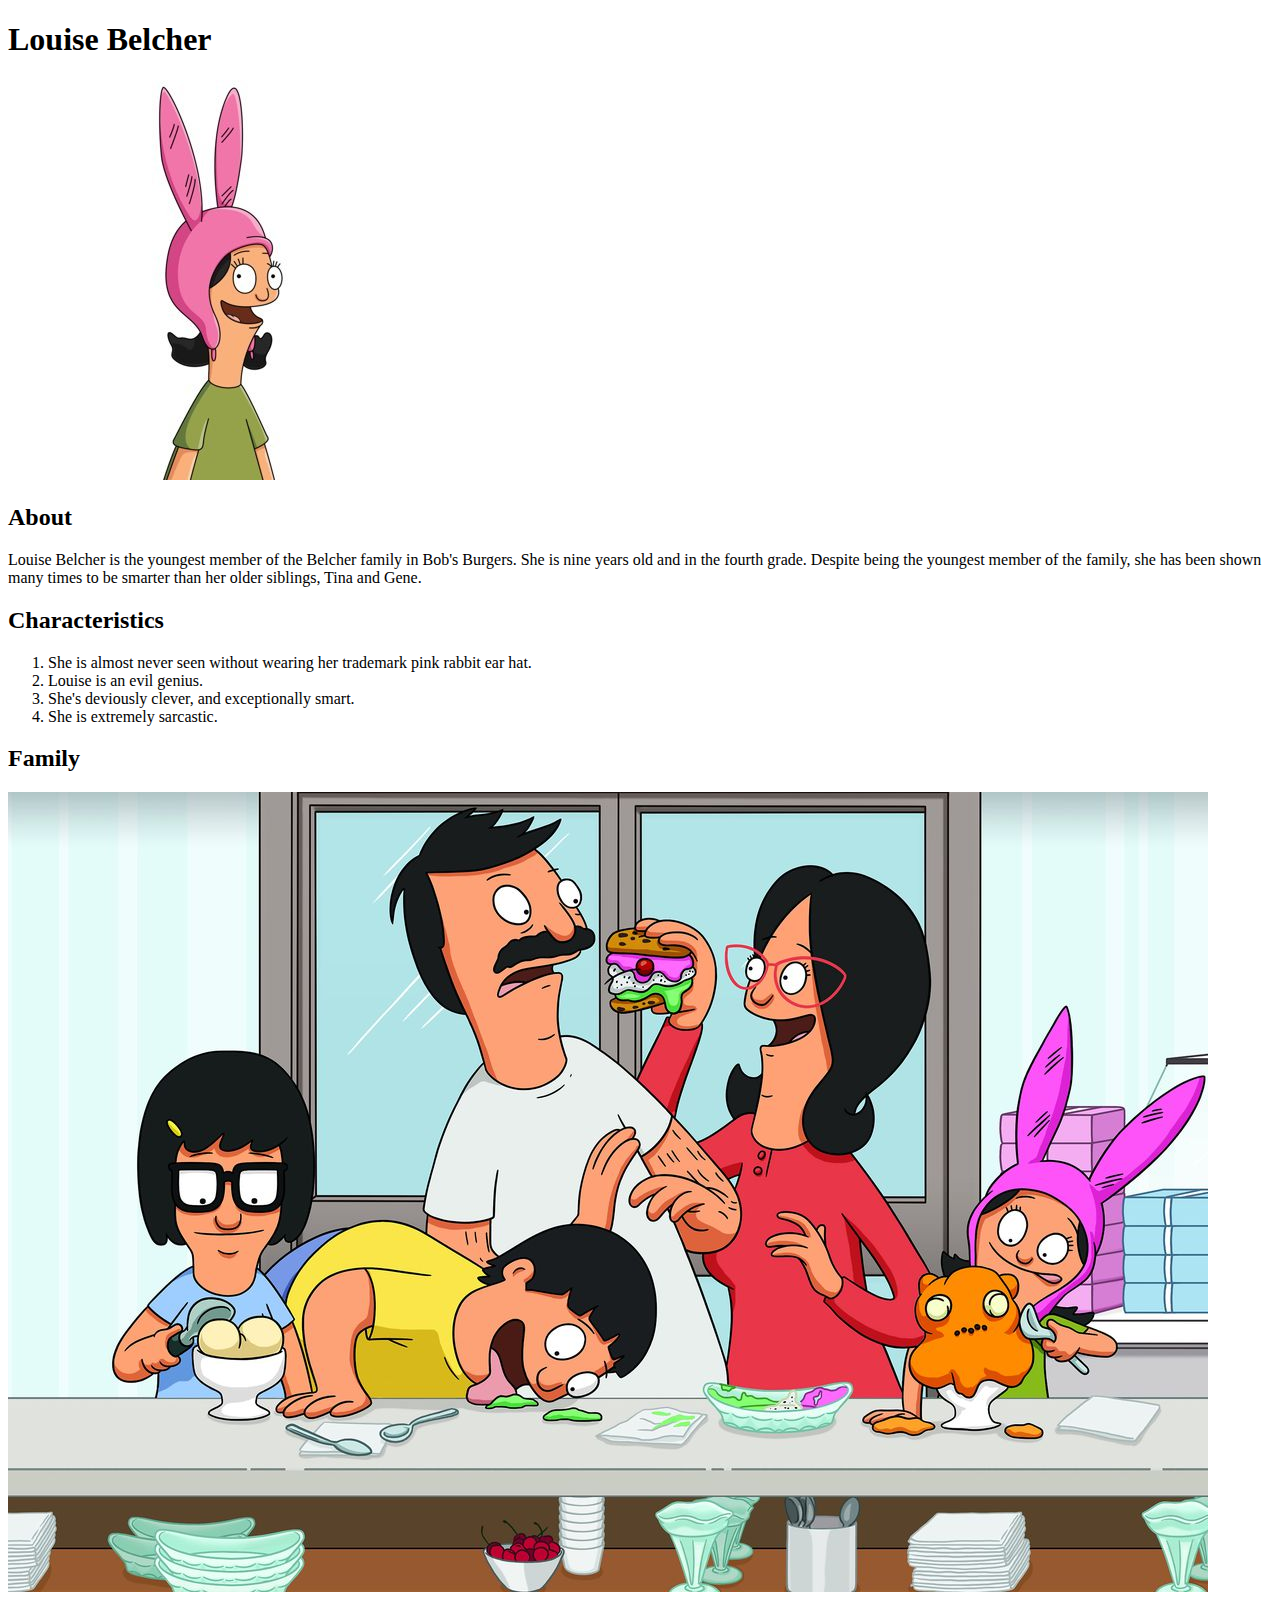
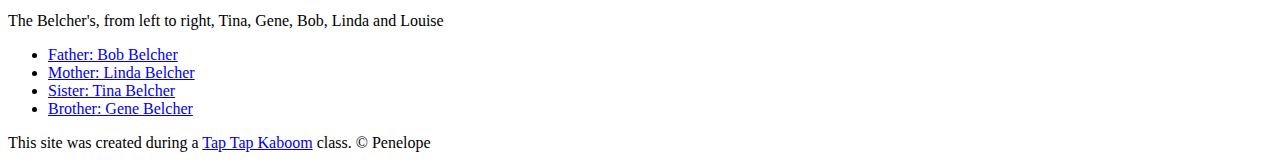
==== index.html @ 95330254 "Added our character's index.html file and a few images" ====
<!DOCTYPE html>
<html>
<head>
	<title>Louise Belcher</title>
	<link rel="icon" href="img/favicon.png">
</head>
<body>
	<!-- header element -->
	<header>
		<h1>Louise Belcher</h1>
		<img src="img/Louise-avatar.jpg">
	</header>

	<!-- main element -->
	<main>
		<h2>About</h2>
		<p>Louise Belcher is the youngest member of the Belcher family in Bob's Burgers. She is nine years old and in the fourth grade. Despite being the youngest member of the family, she has been shown many times to be smarter than her older siblings, Tina and Gene. </p>
		
		<!-- Characteristics -->
		<h2>Characteristics</h2>
		<ol>
			<li>She is almost never seen without wearing her trademark pink rabbit ear hat.</li>
			<li>Louise is an evil genius.</li>
			<li>She's deviously clever, and exceptionally smart.</li>
			<li>She is extremely sarcastic.</li>
		</ol>

		<!-- Family -->
		<h2>Family</h2>
		<img src="img/Belchers.jpg">
		<p>The Belcher's, from left to right, Tina, Gene, Bob, Linda and Louise</p>
		<ul>
			<li><a target="_blank" href="https://bobs-burgers.fandom.com/wiki/Bob_Belcher">Father: Bob Belcher</a></li>
			<li><a target="_blank" href="https://bobs-burgers.fandom.com/wiki/Linda_Belcher">Mother: Linda Belcher</a></li>
			<li><a target="_blank" href="https://bobs-burgers.fandom.com/wiki/Tina_Belcher">Sister: Tina Belcher</a></li>
			<li><a target="_blank" href="https://bobs-burgers.fandom.com/wiki/Gene_Belcher">Brother: Gene Belcher</a></li>
		</ul>
	</main>

	<!-- footer element -->
	<footer>
		<p>This site was created during a <a href="https://taptapkaboom.com">Tap Tap Kaboom</a> class. &copy; Penelope</p>
	</footer>

</body>
</html>
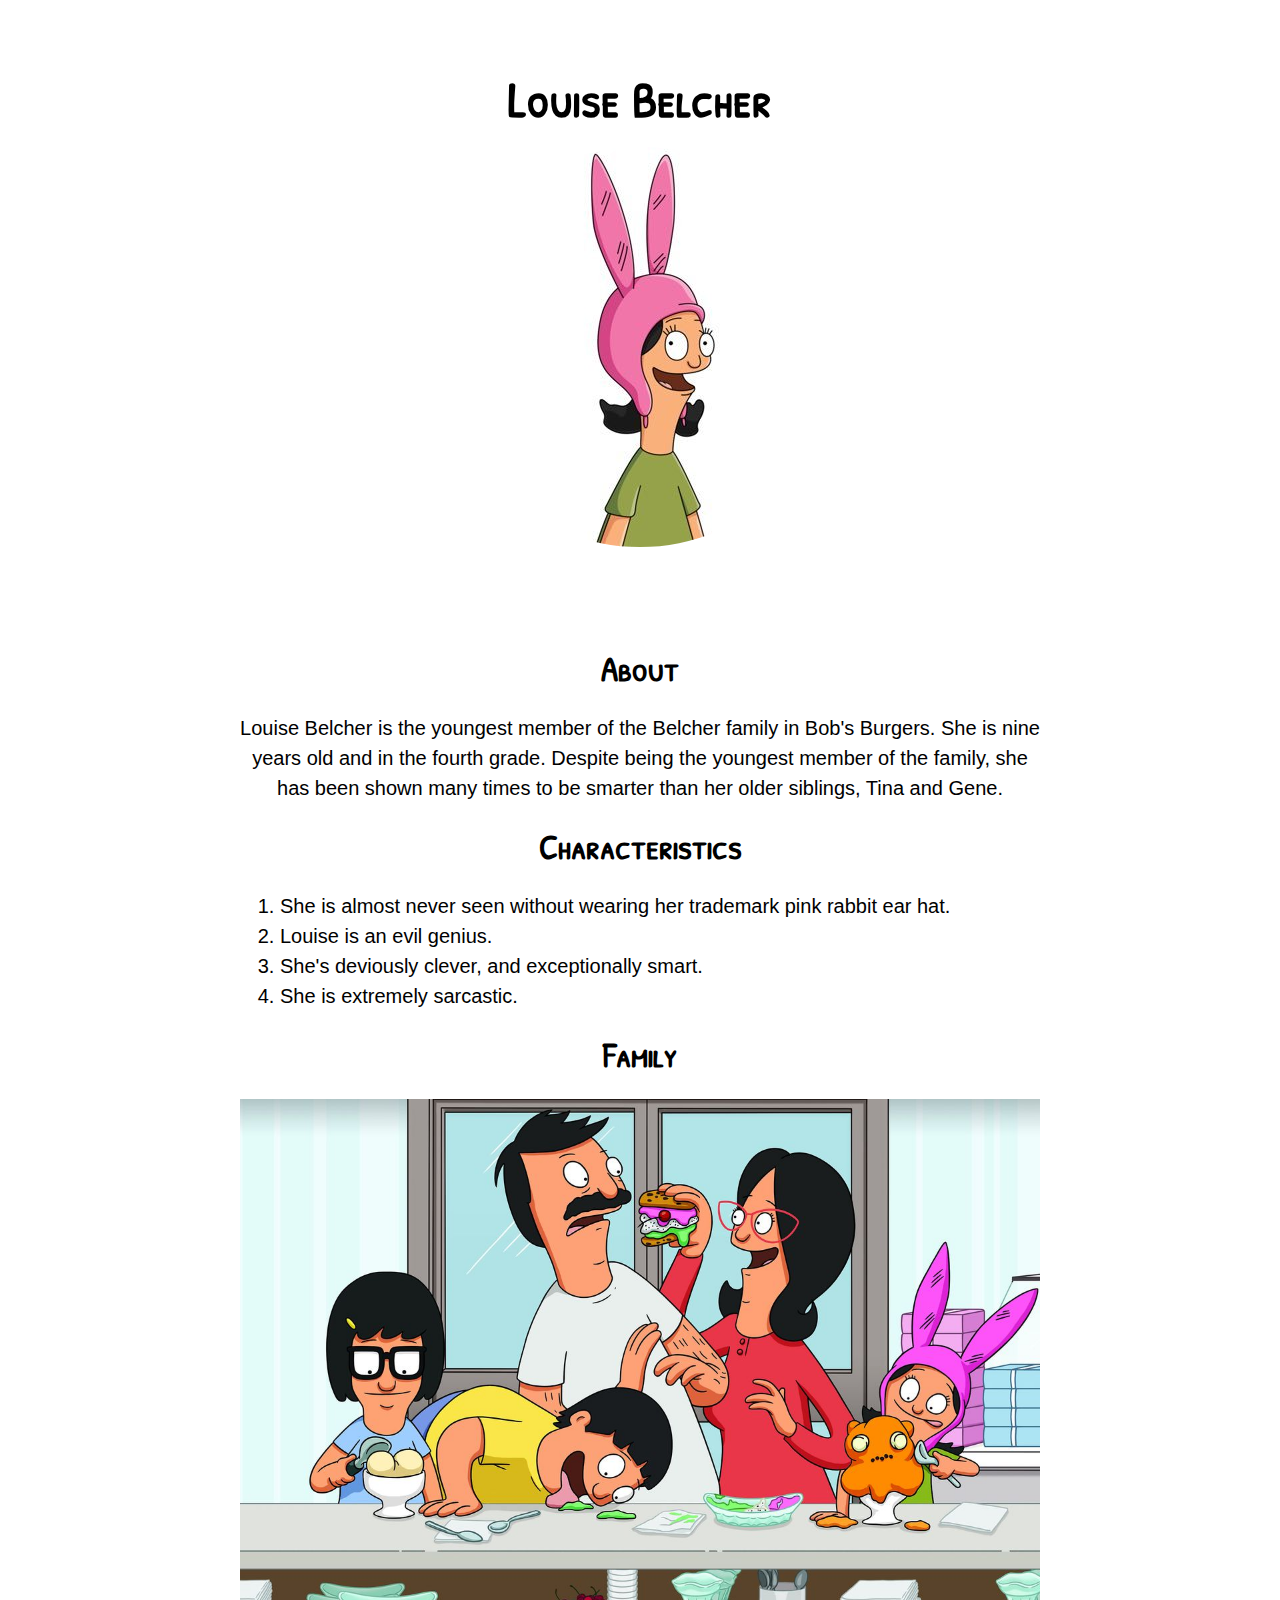
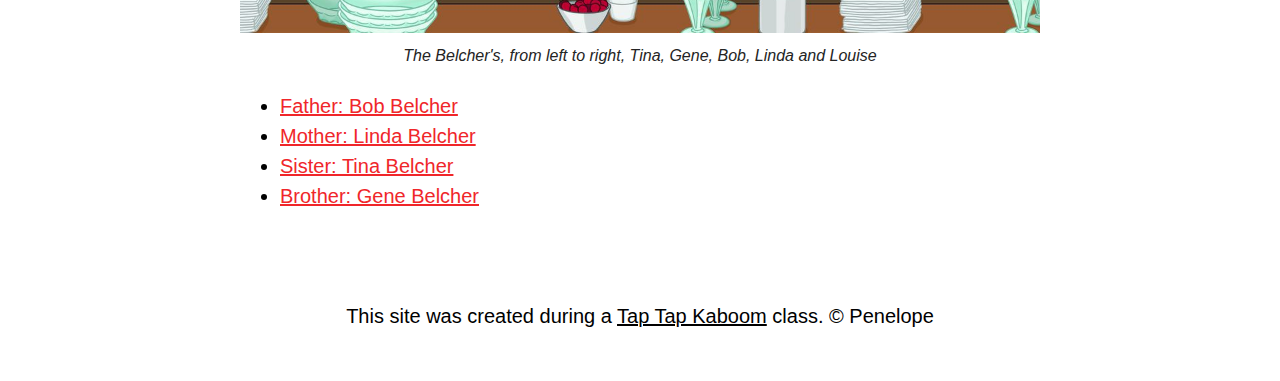
==== commit e1cc782c: "Wrote the CSS for our character's website and changed some HTML" ====
--- a/index.html
+++ b/index.html
@@ -3,6 +3,8 @@
 <head>
 	<title>Louise Belcher</title>
 	<link rel="icon" href="img/favicon.png">
+	<link rel="stylesheet" type="text/css" href="css/hero.css">
+	<link href="https://fonts.googleapis.com/css?family=Patrick+Hand+SC&display=swap" rel="stylesheet"> 
 </head>
 <body>
 	<!-- header element -->
@@ -28,7 +30,7 @@
 		<!-- Family -->
 		<h2>Family</h2>
 		<img src="img/Belchers.jpg">
-		<p>The Belcher's, from left to right, Tina, Gene, Bob, Linda and Louise</p>
+		<p class="caption">The Belcher's, from left to right, Tina, Gene, Bob, Linda and Louise</p>
 		<ul>
 			<li><a target="_blank" href="https://bobs-burgers.fandom.com/wiki/Bob_Belcher">Father: Bob Belcher</a></li>
 			<li><a target="_blank" href="https://bobs-burgers.fandom.com/wiki/Linda_Belcher">Mother: Linda Belcher</a></li>
--- a/css/hero.css
+++ b/css/hero.css
@@ -0,0 +1,79 @@
+body{
+	margin: 0;
+	font-family: Helvetica, Arial, san-serif;
+	font-size: 20px;
+	line-height: 30px;
+	background-image: url("https://www.itsnicethat.com/system/files/052017/5913673f7fa44c5a7d000e58/feature_hero/Bobs_street_scene.jpg?1512501804");
+}
+
+header{ 
+	text-align: center;
+	padding-top: 50px;
+	padding-bottom: 50px
+}
+
+h1,h2{
+	font-family: Patrick Hand SC, cursive;
+	text-align: center;
+}
+
+header h1{
+	font-size: 50px;
+}
+
+header img{
+	border-radius: 200px;
+	width: 400px
+}
+
+main{
+	background-color: rgba(255, 255, 255, 0.9);
+	max-width: 800px;
+	margin: 0 auto;
+	padding: 20px;
+}
+
+main img{
+	max-width: 100%;
+}
+
+p{
+	text-align: center;
+}
+
+h2{
+	font-size: 35px;
+}
+
+a{
+	color: #f0262a;
+}
+
+a:hover{
+	color: white;
+	background-color: #f172a9;
+}
+
+footer{
+	padding: 50px;
+}
+
+footer p{
+	margin: 0;
+}
+
+footer a{
+	color: black;
+}
+
+footer a:hover{
+	opacity: .5;
+	background-color: transparent;
+}
+
+p.caption{
+	color: #242424;
+	font-style: italic;
+	font-size: 16px;
+	margin-top: 0; 
+}